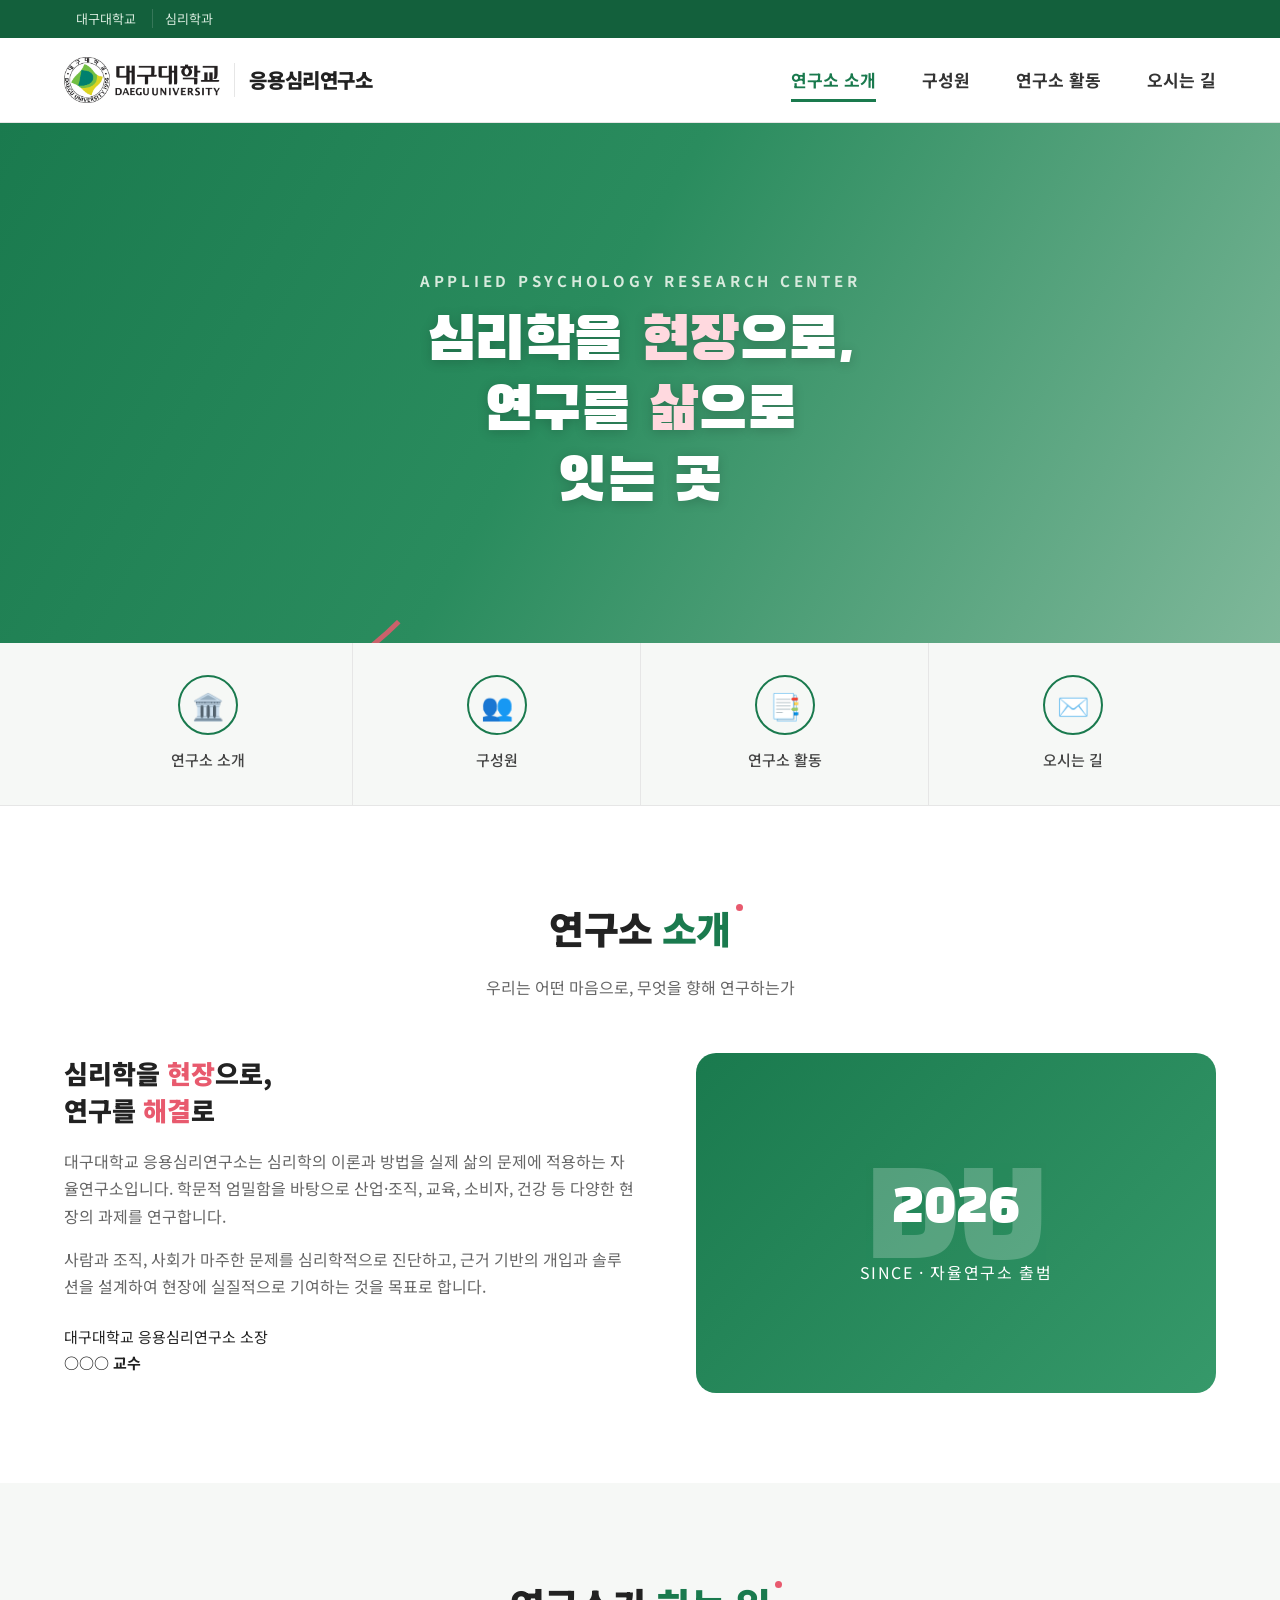
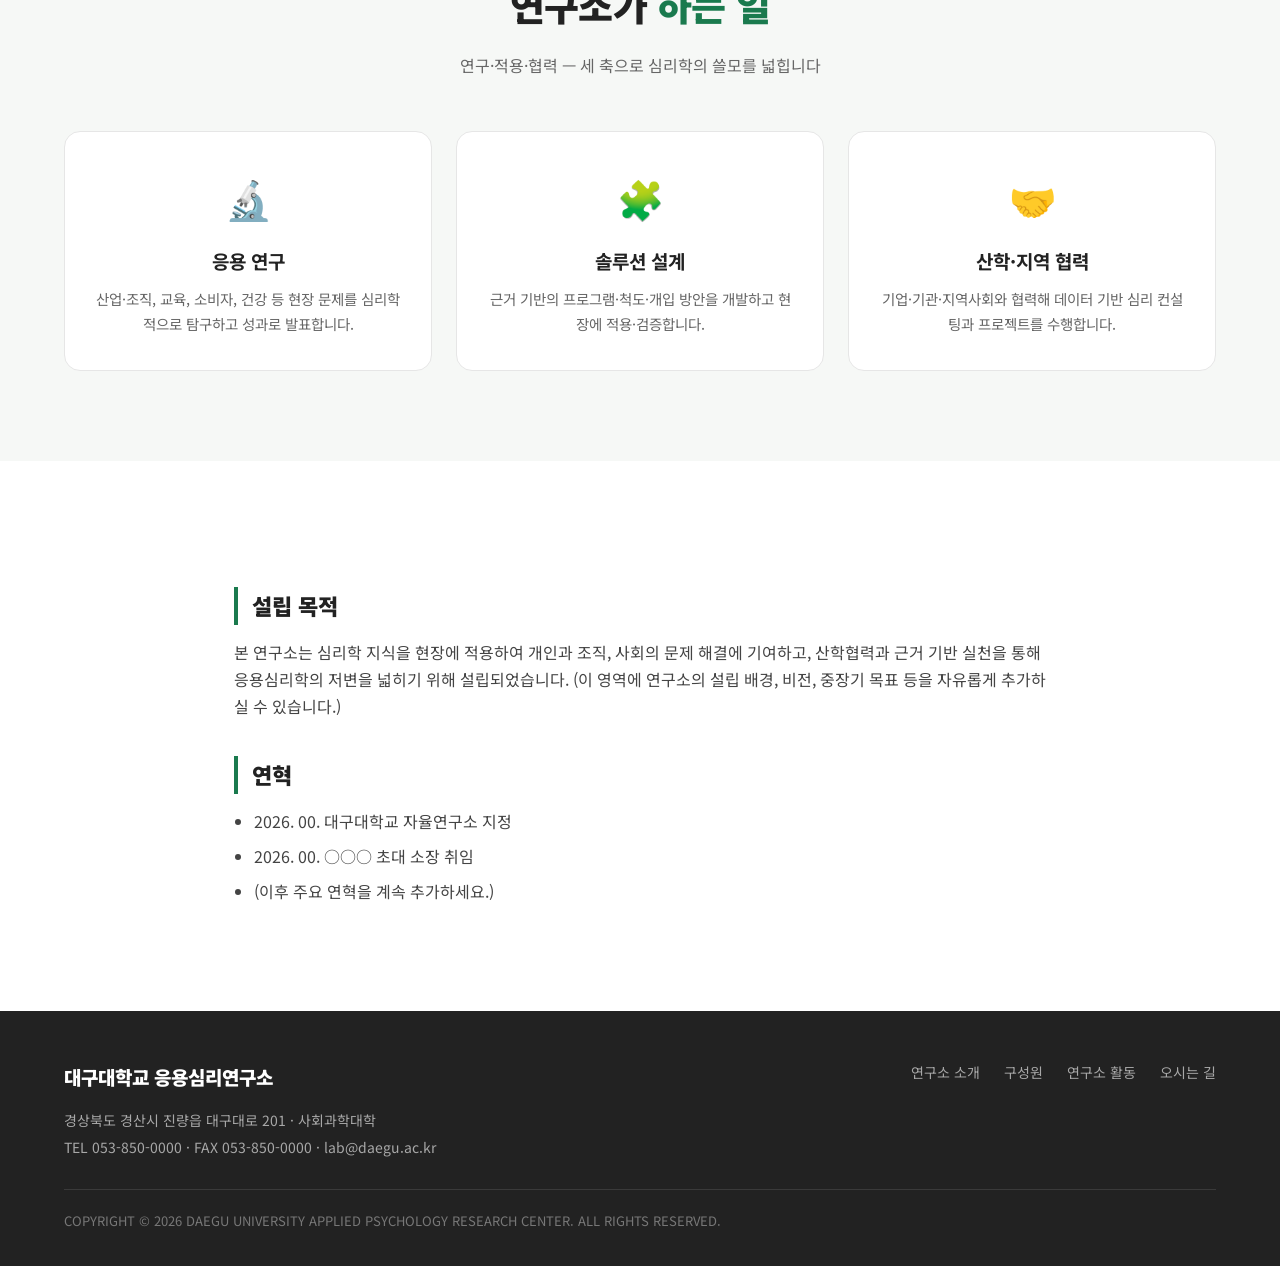
==== index.html @ 26050677 "Add files via upload" ====
<!DOCTYPE html>
<html lang="ko">
<head>
<meta charset="UTF-8">
<meta name="viewport" content="width=device-width, initial-scale=1.0">
<title>대구대학교 응용심리연구소 | 연구소 소개</title>
<meta name="description" content="대구대학교 자율연구소. 심리학 지식을 현장에 적용하여 사람과 사회의 문제 해결에 기여합니다.">
<link rel="preconnect" href="https://fonts.googleapis.com">
<link rel="preconnect" href="https://fonts.gstatic.com" crossorigin>
<link href="https://fonts.googleapis.com/css2?family=Black+Han+Sans&family=Noto+Sans+KR:wght@300;400;500;700;900&display=swap" rel="stylesheet">
<link rel="stylesheet" href="style.css">
</head>
<body>

<!-- 유틸 바 -->
<div class="utility">
  <div class="wrap">
    <div class="u-left">
      <a href="https://www.daegu.ac.kr" target="_blank">대구대학교</a>
      <a href="https://psychology.daegu.ac.kr" target="_blank">심리학과</a>
    </div>
    <div class="u-right"></div>
  </div>
</div>

<!-- 헤더 -->
<header>
  <div class="wrap header-inner">
    <a href="index.html" class="brand">
      <img class="emblem-img" src="symbol_6.jpg" alt="대구대학교 응용심리연구소 로고"
           onerror="this.style.display='none';this.nextElementSibling.style.display='flex'">
      <span class="emblem" style="display:none">DU</span>
      <span class="b-text"><strong>응용심리연구소</strong></span>
    </a>
    <nav class="gnb">
      <a href="index.html" class="active">연구소 소개</a>
      <a href="members.html">구성원</a>
      <a href="activities.html">연구소 활동</a>
      <a href="location.html">오시는 길</a>
    </nav>
    <button class="burger" onclick="document.querySelector('.gnb').style.display='flex';this.style.display='none'">☰</button>
  </div>
</header>

<!-- 히어로 -->
<section class="hero">
  <div class="arc"></div>
  <div class="wrap hero-content">
    <p class="eyebrow">APPLIED PSYCHOLOGY RESEARCH CENTER</p>
    <h1>심리학을 <span class="pt">현장</span>으로,<br>연구를 <span class="pt">삶</span>으로<br>잇는 곳</h1>
  </div>
</section>

<!-- 퀵 링크 -->
<div class="quick">
  <div class="wrap">
    <a href="index.html"><span class="qi">🏛️</span><span class="ql">연구소 소개</span></a>
    <a href="members.html"><span class="qi">👥</span><span class="ql">구성원</span></a>
    <a href="activities.html"><span class="qi">📑</span><span class="ql">연구소 활동</span></a>
    <a href="location.html"><span class="qi">✉️</span><span class="ql">오시는 길</span></a>
  </div>
</div>

<!-- 인사말 / 소개 -->
<section class="block">
  <div class="wrap">
    <div class="sec-head">
      <h2>연구소 <span class="g">소개</span></h2>
      <p>우리는 어떤 마음으로, 무엇을 향해 연구하는가</p>
    </div>
    <div class="intro-grid">
      <div class="intro-text">
        <h3>심리학을 <span class="c">현장</span>으로,<br>연구를 <span class="c">해결</span>로</h3>
        <p>대구대학교 응용심리연구소는 심리학의 이론과 방법을 실제 삶의 문제에
           적용하는 자율연구소입니다. 학문적 엄밀함을 바탕으로 산업·조직, 교육,
           소비자, 건강 등 다양한 현장의 과제를 연구합니다.</p>
        <p>사람과 조직, 사회가 마주한 문제를 심리학적으로 진단하고, 근거 기반의
           개입과 솔루션을 설계하여 현장에 실질적으로 기여하는 것을 목표로 합니다.</p>
        <p class="sign">대구대학교 응용심리연구소 소장<br><strong>○○○ 교수</strong></p>
      </div>
      <div class="intro-visual">
        <span class="big">DU</span>
        <div class="label">
          <div class="yr">2026</div>
          <div class="sub">SINCE · 자율연구소 출범</div>
        </div>
      </div>
    </div>
  </div>
</section>

<!-- 미션 / 방향 -->
<section class="block alt">
  <div class="wrap">
    <div class="sec-head">
      <h2>연구소가 <span class="g">하는 일</span></h2>
      <p>연구·적용·협력 — 세 축으로 심리학의 쓸모를 넓힙니다</p>
    </div>
    <div class="mission-grid">
      <div class="mission-card"><div class="mi">🔬</div><h3>응용 연구</h3><p>산업·조직, 교육, 소비자, 건강 등 현장 문제를 심리학적으로 탐구하고 성과로 발표합니다.</p></div>
      <div class="mission-card"><div class="mi">🧩</div><h3>솔루션 설계</h3><p>근거 기반의 프로그램·척도·개입 방안을 개발하고 현장에 적용·검증합니다.</p></div>
      <div class="mission-card"><div class="mi">🤝</div><h3>산학·지역 협력</h3><p>기업·기관·지역사회와 협력해 데이터 기반 심리 컨설팅과 프로젝트를 수행합니다.</p></div>
    </div>
  </div>
</section>

<!-- 내용 추가 영역 (자유 서술) -->
<section class="block">
  <div class="wrap prose">
    <h3>설립 목적</h3>
    <p>본 연구소는 심리학 지식을 현장에 적용하여 개인과 조직, 사회의 문제 해결에
       기여하고, 산학협력과 근거 기반 실천을 통해 응용심리학의 저변을 넓히기 위해
       설립되었습니다. (이 영역에 연구소의 설립 배경, 비전, 중장기 목표 등을 자유롭게 추가하실 수 있습니다.)</p>
    <h3>연혁</h3>
    <ul>
      <li>2026. 00. 대구대학교 자율연구소 지정</li>
      <li>2026. 00. ○○○ 초대 소장 취임</li>
      <li>(이후 주요 연혁을 계속 추가하세요.)</li>
    </ul>
  </div>
</section>

<!-- 푸터 -->
<footer>
  <div class="wrap">
    <div class="foot-top">
      <div class="foot-info">
        <div class="foot-logo">대구대학교 응용심리연구소</div>
        <p>경상북도 경산시 진량읍 대구대로 201 · 사회과학대학<br>
           TEL 053-850-0000 · FAX 053-850-0000 · lab@daegu.ac.kr</p>
      </div>
      <div class="foot-links">
        <a href="index.html">연구소 소개</a>
        <a href="members.html">구성원</a>
        <a href="activities.html">연구소 활동</a>
        <a href="location.html">오시는 길</a>
      </div>
    </div>
    <p class="copy">COPYRIGHT © 2026 DAEGU UNIVERSITY APPLIED PSYCHOLOGY RESEARCH CENTER. ALL RIGHTS RESERVED.</p>
  </div>
</footer>

</body>
</html>
---- style.css ----
/* =========================================================
   대구대학교 응용심리연구소 — 공통 스타일시트
   색·폰트·여백을 여기서 한 번에 관리합니다.
   ========================================================= */

:root{
  --green:#1A7A4E;        /* 대구대 브랜드 그린 */
  --green-deep:#13603C;
  --green-soft:#E8F3ED;
  --coral:#E85A6E;        /* 포인트 코랄 */
  --ink:#222;
  --gray:#666;
  --gray-light:#999;
  --line:#E6E6E6;
  --bg:#FFFFFF;
  --soft:#F6F8F6;
}
*{box-sizing:border-box;margin:0;padding:0}
html{scroll-behavior:smooth}
body{font-family:'Noto Sans KR',sans-serif;color:var(--ink);line-height:1.7;background:var(--bg);-webkit-font-smoothing:antialiased}
a{color:inherit;text-decoration:none}
img{max-width:100%;display:block}
.wrap{max-width:1200px;margin:0 auto;padding:0 24px}

/* ===== 유틸 바 ===== */
.utility{background:var(--green-deep);color:#D7EADD;font-size:13px}
.utility .wrap{display:flex;justify-content:space-between;align-items:center;height:38px}
.utility a{color:#D7EADD;padding:0 12px;border-left:1px solid rgba(255,255,255,.15)}
.utility a:first-child{border-left:none}
.utility .u-left a:hover,.utility .u-right a:hover{color:#fff}
.utility .u-right a{display:inline-flex;align-items:center;gap:5px}

/* ===== 헤더 / 네비 ===== */
header{background:#fff;border-bottom:1px solid var(--line);position:sticky;top:0;z-index:60}
.header-inner{display:flex;align-items:center;justify-content:space-between;height:84px}
.brand{display:flex;align-items:center;gap:14px}
.brand .emblem-img{height:46px;width:auto;object-fit:contain}
.brand .b-text{padding-left:14px;border-left:1px solid var(--line)}
.brand .emblem{width:46px;height:46px;border-radius:50%;background:var(--green);
  display:flex;align-items:center;justify-content:center;color:#fff;font-weight:900;font-size:13px;
  border:3px solid #F2C94C}
.brand .b-text strong{font-size:20px;font-weight:900;letter-spacing:-.02em}
.brand .b-text span{display:block;font-size:11px;color:var(--gray-light);letter-spacing:.18em;font-weight:500}
nav.gnb{display:flex;gap:46px}
nav.gnb a{font-size:17px;font-weight:700;color:#333;position:relative;padding:6px 0}
nav.gnb a::after{content:"";position:absolute;left:0;bottom:-2px;width:0;height:3px;background:var(--green);transition:.25s}
nav.gnb a:hover{color:var(--green)}
nav.gnb a:hover::after{width:100%}
nav.gnb a.active{color:var(--green)}
nav.gnb a.active::after{width:100%}
.burger{display:none;border:none;background:none;font-size:26px;cursor:pointer}

/* ===== 홈 히어로 (index 전용) ===== */
.hero{position:relative;height:520px;overflow:hidden;
  background:linear-gradient(120deg,#1A7A4E 0%,#2A8C5E 45%,#7FB89A 100%)}
.hero .arc{position:absolute;left:-180px;top:50%;transform:translateY(-50%);
  width:680px;height:680px;border:5px solid var(--coral);border-radius:50%;
  border-right-color:transparent;border-top-color:transparent;opacity:.85}
.hero-content{position:relative;z-index:2;height:100%;display:flex;flex-direction:column;justify-content:center;align-items:center;text-align:center;color:#fff}
.hero .eyebrow{font-size:15px;letter-spacing:.25em;font-weight:700;color:#D7EADD;margin-bottom:14px}
.hero h1{font-family:'Black Han Sans',sans-serif;font-size:clamp(34px,5.5vw,60px);line-height:1.18;font-weight:400;letter-spacing:-.01em;text-shadow:0 2px 12px rgba(0,0,0,.18)}
.hero h1 .pt{color:#FFD9DF}
.hero p{margin-top:22px;font-size:clamp(15px,1.8vw,18px);color:#EAF4EE;font-weight:300;max-width:540px}

/* ===== 내부 페이지 서브 배너 ===== */
.subhero{background:linear-gradient(120deg,var(--green) 0%,#2A8C5E 100%);color:#fff;position:relative;overflow:hidden}
.subhero .arc{position:absolute;right:-160px;top:-120px;width:420px;height:420px;border:4px solid rgba(255,255,255,.18);border-radius:50%}
.subhero .wrap{position:relative;z-index:2;padding:70px 24px 60px}
.subhero h1{font-size:clamp(30px,4vw,46px);font-weight:900;letter-spacing:-.02em}
.subhero .crumb{margin-top:12px;font-size:14px;color:#D7EADD}
.subhero .crumb a:hover{color:#fff;text-decoration:underline}

/* ===== 퀵 링크 ===== */
.quick{background:var(--soft);border-bottom:1px solid var(--line)}
.quick .wrap{display:grid;grid-template-columns:repeat(4,1fr)}
.quick a{display:flex;flex-direction:column;align-items:center;gap:12px;padding:32px 10px;border-left:1px solid var(--line);transition:.2s}
.quick a:first-child{border-left:none}
.quick a:hover{background:#fff}
.quick .qi{width:60px;height:60px;border-radius:50%;border:2px solid var(--green);
  display:flex;align-items:center;justify-content:center;font-size:26px;color:var(--green);transition:.2s}
.quick a:hover .qi{background:var(--green);color:#fff}
.quick .ql{font-size:15px;font-weight:500;color:#444}

/* ===== 섹션 공통 ===== */
section.block{padding:90px 0}
section.block.alt{background:var(--soft)}
.sec-head{text-align:center;margin-bottom:52px}
.sec-head h2{font-size:clamp(26px,3.4vw,38px);font-weight:900;letter-spacing:-.02em}
.sec-head h2 .g{color:var(--green);position:relative}
.sec-head h2 .g::after{content:"";position:absolute;right:-12px;top:4px;width:7px;height:7px;border-radius:50%;background:var(--coral)}
.sec-head p{color:var(--gray);margin-top:14px;font-size:16px}

/* ===== 소개 ===== */
.intro-grid{display:grid;grid-template-columns:1.1fr 1fr;gap:60px;align-items:center}
.intro-text h3{font-size:26px;font-weight:900;line-height:1.4;margin-bottom:20px}
.intro-text h3 .c{color:var(--coral)}
.intro-text p{color:var(--gray);margin-bottom:16px;font-size:16px}
.intro-text .sign{margin-top:24px;font-size:15px;color:var(--ink)}
.intro-text .sign strong{font-weight:700}
.intro-visual{background:linear-gradient(135deg,var(--green) 0%,#36996A 100%);border-radius:20px;height:340px;
  display:flex;align-items:center;justify-content:center;color:#fff;text-align:center;position:relative;overflow:hidden}
.intro-visual .big{font-family:'Black Han Sans',sans-serif;font-size:120px;opacity:.22;position:absolute}
.intro-visual .label{position:relative;z-index:2}
.intro-visual .label .yr{font-family:'Black Han Sans',sans-serif;font-size:54px}
.intro-visual .label .sub{font-size:16px;letter-spacing:.1em;margin-top:6px}

/* 미션/연혁 카드 */
.mission-grid{display:grid;grid-template-columns:repeat(3,1fr);gap:24px;margin-top:8px}
.mission-card{background:#fff;border:1px solid var(--line);border-radius:16px;padding:34px 28px;text-align:center}
.mission-card .mi{font-size:38px;margin-bottom:14px}
.mission-card h3{font-size:19px;font-weight:700;margin-bottom:10px}
.mission-card p{font-size:14.5px;color:var(--gray)}

/* ===== 하는 일 / 활동 카드 ===== */
.work-grid{display:grid;grid-template-columns:repeat(4,1fr);gap:24px}
.work-card{background:#fff;border:1px solid var(--line);border-radius:16px;padding:34px 26px;transition:.25s}
.work-card:hover{border-color:var(--green);box-shadow:0 12px 30px rgba(26,122,78,.1);transform:translateY(-4px)}
.work-card .wn{font-family:'Black Han Sans',sans-serif;font-size:30px;color:#CFE6D9}
.work-card .wi{font-size:34px;margin:8px 0 16px}
.work-card h3{font-size:19px;font-weight:700;margin-bottom:10px}
.work-card p{font-size:14.5px;color:var(--gray)}

/* ===== 구성원 ===== */
.team-grid{display:grid;grid-template-columns:repeat(4,1fr);gap:24px}
.member{background:#fff;border:1px solid var(--line);border-radius:16px;overflow:hidden;text-align:center;transition:.25s}
.member:hover{box-shadow:0 12px 30px rgba(0,0,0,.07);transform:translateY(-4px)}
.member .photo{height:200px;background:linear-gradient(135deg,#E8F3ED,#CFE6D9);
  display:flex;align-items:center;justify-content:center;font-family:'Black Han Sans',sans-serif;font-size:64px;color:var(--green)}
.member .m-body{padding:22px}
.member h3{font-size:19px;font-weight:700}
.member .role{color:var(--green);font-size:14px;font-weight:500;margin:5px 0 12px}
.member p{font-size:14px;color:var(--gray)}

/* 구성원 상세 리스트(가로형) */
.member-row{display:flex;gap:26px;background:#fff;border:1px solid var(--line);border-radius:16px;padding:28px;margin-bottom:20px;align-items:center}
.member-row .ph{width:120px;height:120px;border-radius:14px;flex-shrink:0;background:linear-gradient(135deg,#E8F3ED,#CFE6D9);
  display:flex;align-items:center;justify-content:center;font-family:'Black Han Sans',sans-serif;font-size:46px;color:var(--green)}
.member-row .info h3{font-size:21px;font-weight:700}
.member-row .info .role{color:var(--green);font-weight:500;margin:4px 0 12px}
.member-row .info ul{list-style:none;font-size:14.5px;color:var(--gray)}
.member-row .info ul li{padding-left:16px;position:relative;margin-bottom:5px}
.member-row .info ul li::before{content:"·";position:absolute;left:4px;color:var(--green)}

/* ===== 보드형 (연구·활동) ===== */
.board{display:grid;grid-template-columns:340px 1fr;border:1px solid var(--line);border-radius:16px;overflow:hidden;background:#fff}
.board-feat{background:var(--green);color:#fff;padding:44px 36px;display:flex;flex-direction:column;justify-content:center}
.board-feat .tag{font-size:13px;background:rgba(255,255,255,.2);padding:5px 12px;border-radius:999px;align-self:flex-start;margin-bottom:18px}
.board-feat h3{font-size:24px;font-weight:900;line-height:1.4;margin-bottom:16px}
.board-feat .date{font-size:14px;color:#D7EADD}
.board-feat .more{margin-top:auto;padding-top:24px;font-size:14px;color:#fff}
.board-list{display:grid;grid-template-columns:1fr 1fr}
.board-item{padding:30px;border-left:1px solid var(--line);border-bottom:1px solid var(--line);transition:.2s}
.board-item:hover{background:var(--soft)}
.board-item .new{display:inline-block;border:1px solid var(--green);color:var(--green);font-size:11px;font-weight:700;border-radius:999px;padding:2px 10px;margin-bottom:12px}
.board-item h4{font-size:16.5px;font-weight:700;margin-bottom:10px;line-height:1.45}
.board-item p{font-size:14px;color:var(--gray);margin-bottom:14px;display:-webkit-box;-webkit-line-clamp:2;-webkit-box-orient:vertical;overflow:hidden}
.board-item .date{font-size:13px;color:var(--gray-light)}

/* 단순 게시판형 리스트(표) */
.notice-table{width:100%;border-top:2px solid var(--green);border-collapse:collapse;background:#fff}
.notice-table th,.notice-table td{padding:16px 18px;border-bottom:1px solid var(--line);font-size:15px;text-align:left}
.notice-table th{background:var(--soft);font-weight:700;color:#444}
.notice-table td.num,.notice-table td.date{color:var(--gray-light);font-size:14px;width:120px}
.notice-table tr:hover td{background:var(--soft)}
.notice-table .t-tag{display:inline-block;background:var(--green-soft);color:var(--green);font-size:12px;font-weight:700;border-radius:6px;padding:2px 8px;margin-right:8px}

/* 활동 갤러리 카드 */
.gallery{display:grid;grid-template-columns:repeat(3,1fr);gap:24px}
.gcard{background:#fff;border:1px solid var(--line);border-radius:16px;overflow:hidden;transition:.25s}
.gcard:hover{box-shadow:0 12px 30px rgba(0,0,0,.08);transform:translateY(-4px)}
.gcard .gimg{height:180px;background:linear-gradient(135deg,#CFE6D9,#A9D4BD);display:flex;align-items:center;justify-content:center;font-size:42px}
.gcard .g-body{padding:22px}
.gcard h4{font-size:17px;font-weight:700;margin-bottom:8px}
.gcard p{font-size:14px;color:var(--gray);margin-bottom:10px}
.gcard .date{font-size:13px;color:var(--gray-light)}

/* ===== 오시는 길 ===== */
.contact-grid{display:grid;grid-template-columns:1fr 1fr;gap:48px;align-items:stretch}
.contact-info{background:#fff;border:1px solid var(--line);border-radius:16px;padding:40px}
.contact-info .row{display:flex;gap:16px;padding:20px 0;border-bottom:1px solid var(--line)}
.contact-info .row:last-child{border-bottom:none}
.contact-info .ci{width:44px;height:44px;border-radius:50%;background:var(--green-soft);color:var(--green);
  display:flex;align-items:center;justify-content:center;font-size:20px;flex-shrink:0}
.contact-info h4{font-size:16px;margin-bottom:3px}
.contact-info p{font-size:15px;color:var(--gray)}
.map{background:#fff;border:1px solid var(--line);border-radius:16px;
  display:flex;align-items:center;justify-content:center;color:var(--gray-light);
  background:repeating-linear-gradient(45deg,#fafafa,#fafafa 12px,#f3f3f3 12px,#f3f3f3 24px);min-height:360px;text-align:center}

/* 본문 텍스트 블록(내용 추가용) */
.prose{max-width:860px;margin:0 auto}
.prose h3{font-size:22px;font-weight:900;margin:36px 0 14px;padding-left:14px;border-left:4px solid var(--green)}
.prose p{color:#444;margin-bottom:16px;font-size:16px}
.prose ul{margin:0 0 16px 20px;color:#444}
.prose ul li{margin-bottom:8px}

/* ===== 푸터 ===== */
footer{background:#222;color:#A8A8A8;padding:50px 0 34px}
.foot-top{display:flex;justify-content:space-between;flex-wrap:wrap;gap:30px;align-items:flex-start}
.foot-logo{color:#fff;font-size:19px;font-weight:900;margin-bottom:14px}
.foot-info p{font-size:14px;line-height:1.9}
.foot-links{display:flex;gap:24px;font-size:14px}
.foot-links a:hover{color:#fff}
.copy{margin-top:28px;padding-top:20px;border-top:1px solid #3a3a3a;font-size:13px;color:#777}

/* ===== 반응형 ===== */
@media(max-width:980px){
  nav.gnb,.utility .u-left{display:none}
  .burger{display:block}
  .quick .wrap{grid-template-columns:repeat(2,1fr)}
  .intro-grid,.contact-grid{grid-template-columns:1fr;gap:36px}
  .work-grid,.team-grid,.gallery,.mission-grid{grid-template-columns:repeat(2,1fr)}
  .board{grid-template-columns:1fr}
  .board-list{grid-template-columns:1fr}
  .hero-content{align-items:center;text-align:center}
  .hero p{margin-left:auto;margin-right:auto}
  section.block{padding:60px 0}
  .member-row{flex-direction:column;text-align:center}
  .member-row .info ul{text-align:left;display:inline-block}
}
@media(max-width:560px){
  .work-grid,.team-grid,.gallery,.mission-grid{grid-template-columns:1fr}
  .notice-table td.num{display:none}
  .notice-table th.num{display:none}
}
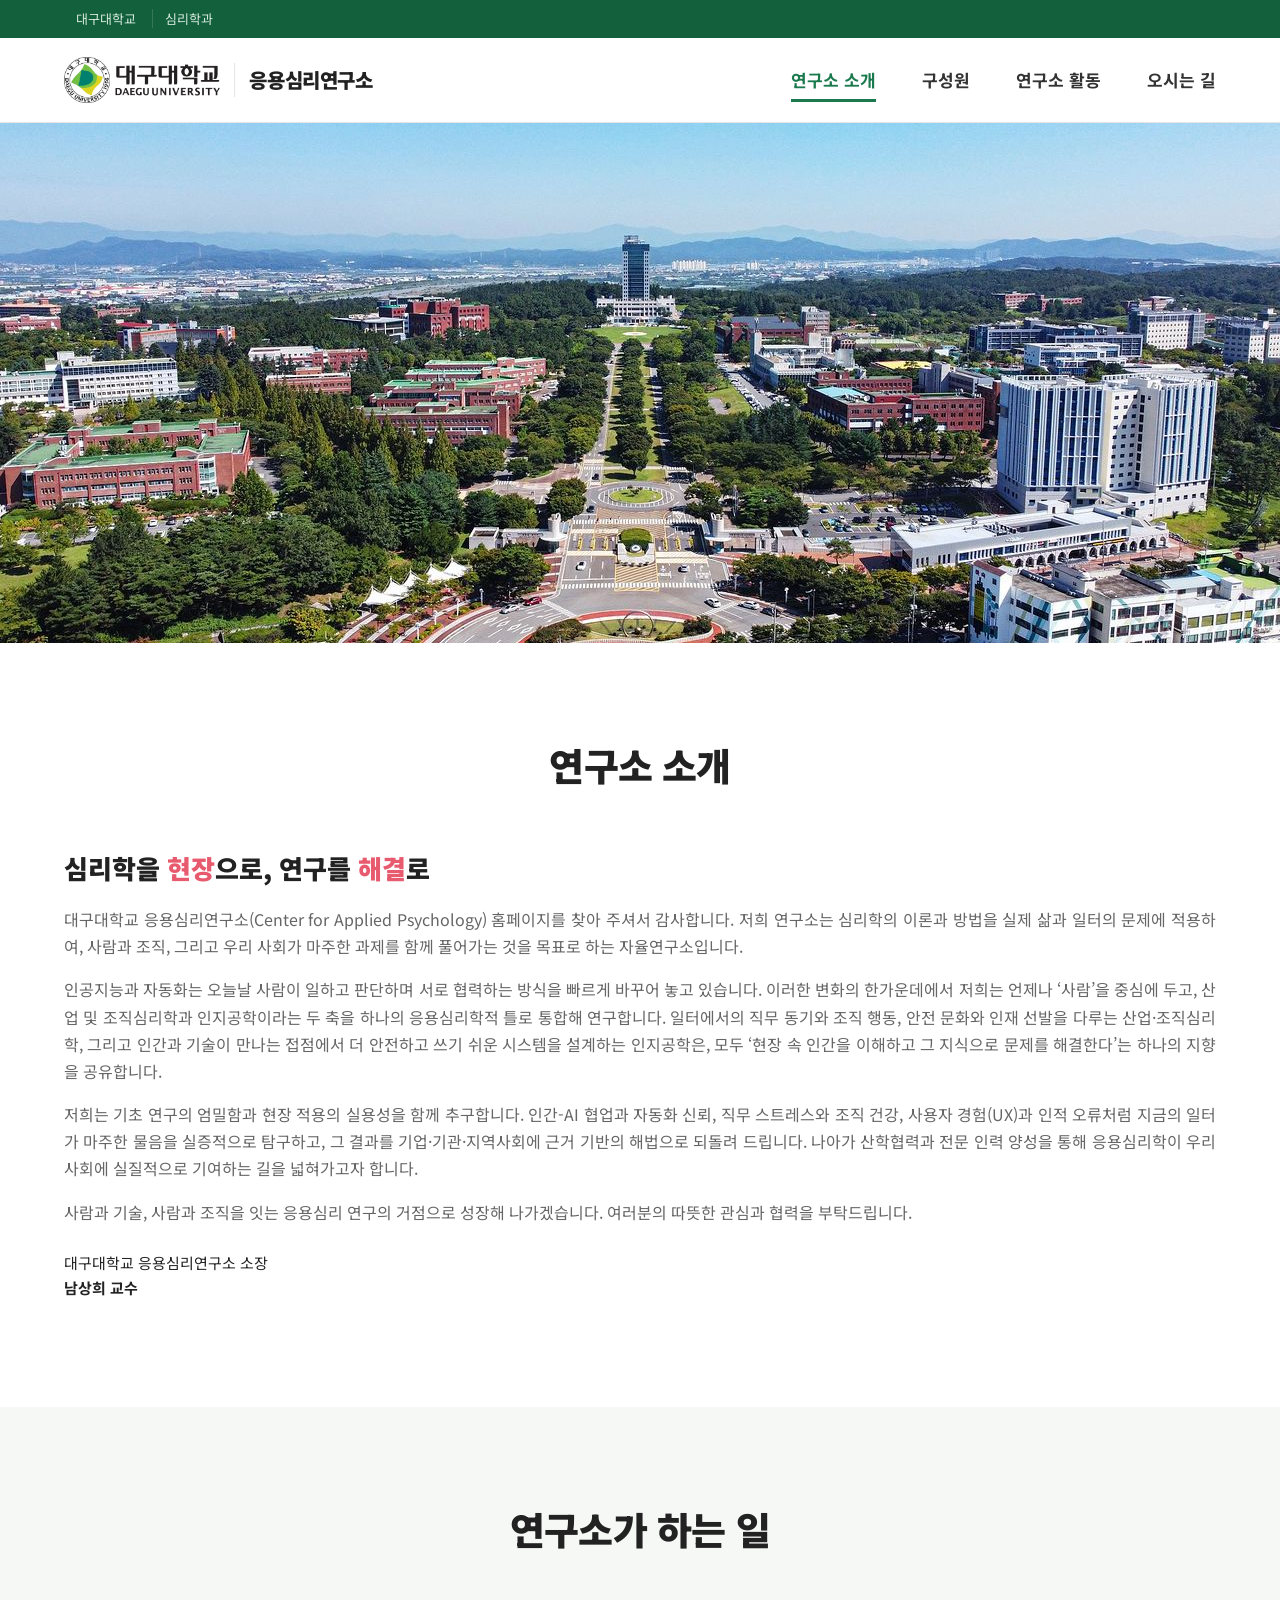
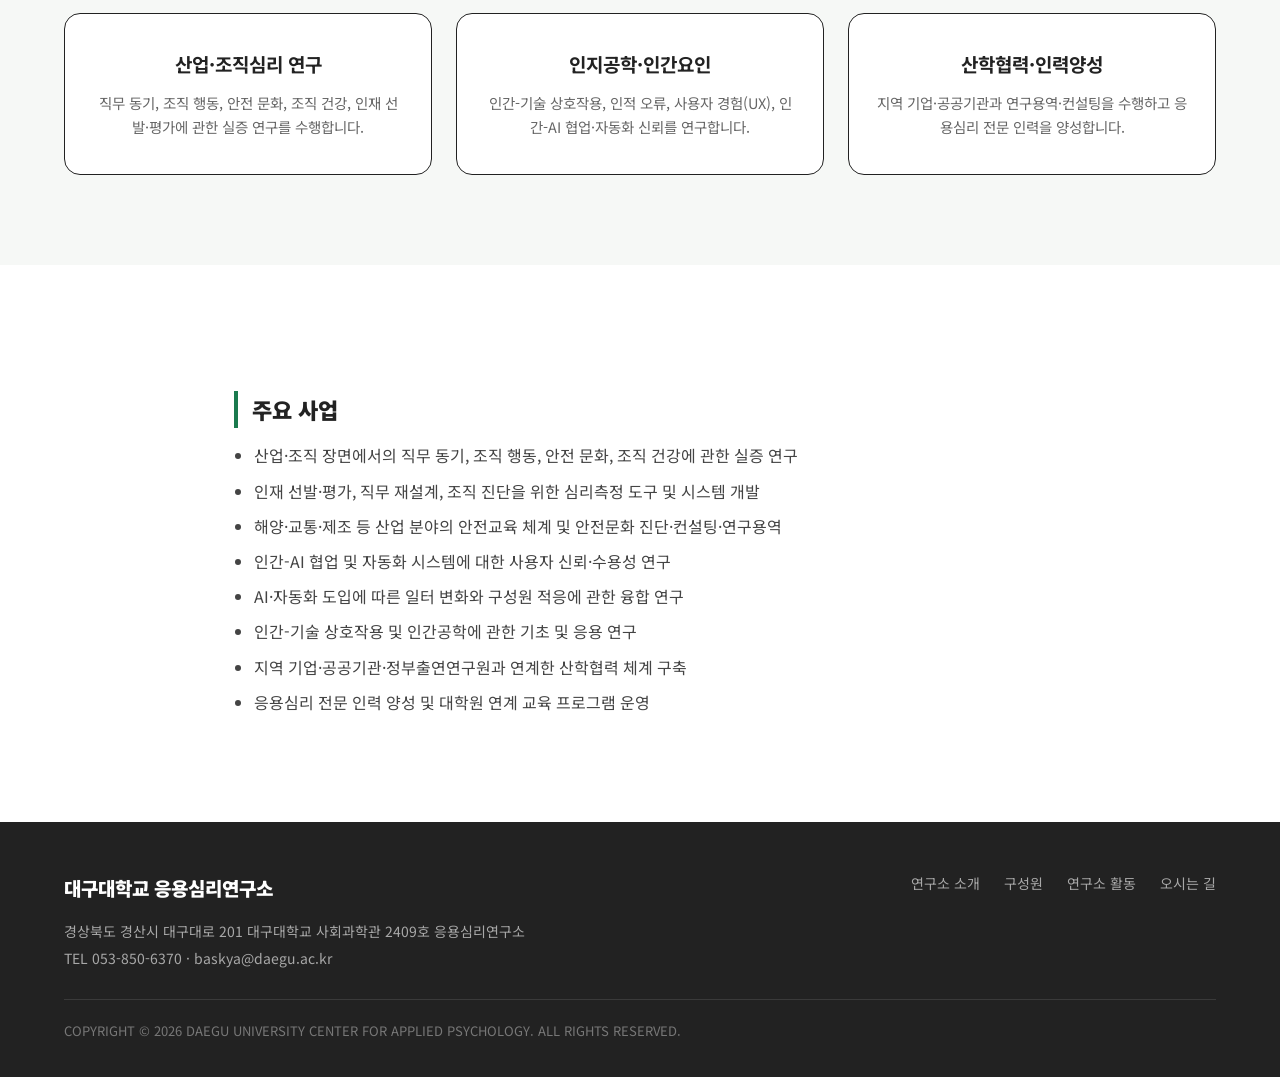
==== commit d630994d: "Add files via upload" ====
--- a/index.html
+++ b/index.html
@@ -4,7 +4,7 @@
 <meta charset="UTF-8">
 <meta name="viewport" content="width=device-width, initial-scale=1.0">
 <title>대구대학교 응용심리연구소 | 연구소 소개</title>
-<meta name="description" content="대구대학교 자율연구소. 심리학 지식을 현장에 적용하여 사람과 사회의 문제 해결에 기여합니다.">
+<meta name="description" content="대구대학교 자율연구소. 산업·조직심리학과 인지공학을 아우르는 응용심리학 연구로 인간 중심의 현장 문제 해결에 기여합니다.">
 <link rel="preconnect" href="https://fonts.googleapis.com">
 <link rel="preconnect" href="https://fonts.gstatic.com" crossorigin>
 <link href="https://fonts.googleapis.com/css2?family=Black+Han+Sans&family=Noto+Sans+KR:wght@300;400;500;700;900&display=swap" rel="stylesheet">
@@ -12,78 +12,38 @@
 </head>
 <body>
 
-<!-- 유틸 바 -->
-<div class="utility">
-  <div class="wrap">
-    <div class="u-left">
-      <a href="https://www.daegu.ac.kr" target="_blank">대구대학교</a>
-      <a href="https://psychology.daegu.ac.kr" target="_blank">심리학과</a>
-    </div>
-    <div class="u-right"></div>
-  </div>
-</div>
+<div id="site-header"></div>
 
-<!-- 헤더 -->
-<header>
-  <div class="wrap header-inner">
-    <a href="index.html" class="brand">
-      <img class="emblem-img" src="symbol_6.jpg" alt="대구대학교 응용심리연구소 로고"
-           onerror="this.style.display='none';this.nextElementSibling.style.display='flex'">
-      <span class="emblem" style="display:none">DU</span>
-      <span class="b-text"><strong>응용심리연구소</strong></span>
-    </a>
-    <nav class="gnb">
-      <a href="index.html" class="active">연구소 소개</a>
-      <a href="members.html">구성원</a>
-      <a href="activities.html">연구소 활동</a>
-      <a href="location.html">오시는 길</a>
-    </nav>
-    <button class="burger" onclick="document.querySelector('.gnb').style.display='flex';this.style.display='none'">☰</button>
-  </div>
-</header>
-
-<!-- 히어로 -->
-<section class="hero">
-  <div class="arc"></div>
-  <div class="wrap hero-content">
-    <p class="eyebrow">APPLIED PSYCHOLOGY RESEARCH CENTER</p>
-    <h1>심리학을 <span class="pt">현장</span>으로,<br>연구를 <span class="pt">삶</span>으로<br>잇는 곳</h1>
-  </div>
-</section>
-
-<!-- 퀵 링크 -->
-<div class="quick">
-  <div class="wrap">
-    <a href="index.html"><span class="qi">🏛️</span><span class="ql">연구소 소개</span></a>
-    <a href="members.html"><span class="qi">👥</span><span class="ql">구성원</span></a>
-    <a href="activities.html"><span class="qi">📑</span><span class="ql">연구소 활동</span></a>
-    <a href="location.html"><span class="qi">✉️</span><span class="ql">오시는 길</span></a>
-  </div>
-</div>
+<!-- 히어로 (메인 이미지) -->
+<section class="hero hero-img" style="background-image:url('메인.jpg')"></section>
 
 <!-- 인사말 / 소개 -->
 <section class="block">
   <div class="wrap">
     <div class="sec-head">
       <h2>연구소 <span class="g">소개</span></h2>
-      <p>우리는 어떤 마음으로, 무엇을 향해 연구하는가</p>
     </div>
-    <div class="intro-grid">
+    <div class="intro-grid" style="grid-template-columns:1fr">
       <div class="intro-text">
-        <h3>심리학을 <span class="c">현장</span>으로,<br>연구를 <span class="c">해결</span>로</h3>
-        <p>대구대학교 응용심리연구소는 심리학의 이론과 방법을 실제 삶의 문제에
-           적용하는 자율연구소입니다. 학문적 엄밀함을 바탕으로 산업·조직, 교육,
-           소비자, 건강 등 다양한 현장의 과제를 연구합니다.</p>
-        <p>사람과 조직, 사회가 마주한 문제를 심리학적으로 진단하고, 근거 기반의
-           개입과 솔루션을 설계하여 현장에 실질적으로 기여하는 것을 목표로 합니다.</p>
-        <p class="sign">대구대학교 응용심리연구소 소장<br><strong>○○○ 교수</strong></p>
-      </div>
-      <div class="intro-visual">
-        <span class="big">DU</span>
-        <div class="label">
-          <div class="yr">2026</div>
-          <div class="sub">SINCE · 자율연구소 출범</div>
-        </div>
+        <h3>심리학을 <span class="c">현장</span>으로, 연구를 <span class="c">해결</span>로</h3>
+        <p>대구대학교 응용심리연구소(Center for Applied Psychology) 홈페이지를 찾아 주셔서
+           감사합니다. 저희 연구소는 심리학의 이론과 방법을 실제 삶과 일터의 문제에 적용하여,
+           사람과 조직, 그리고 우리 사회가 마주한 과제를 함께 풀어가는 것을 목표로 하는
+           자율연구소입니다.</p>
+        <p>인공지능과 자동화는 오늘날 사람이 일하고 판단하며 서로 협력하는 방식을 빠르게 바꾸어
+           놓고 있습니다. 이러한 변화의 한가운데에서 저희는 언제나 ‘사람’을 중심에 두고, 산업 및
+           조직심리학과 인지공학이라는 두 축을 하나의 응용심리학적 틀로 통합해 연구합니다. 일터에서의
+           직무 동기와 조직 행동, 안전 문화와 인재 선발을 다루는 산업·조직심리학, 그리고 인간과 기술이
+           만나는 접점에서 더 안전하고 쓰기 쉬운 시스템을 설계하는 인지공학은, 모두 ‘현장 속 인간을
+           이해하고 그 지식으로 문제를 해결한다’는 하나의 지향을 공유합니다.</p>
+        <p>저희는 기초 연구의 엄밀함과 현장 적용의 실용성을 함께 추구합니다. 인간-AI 협업과 자동화
+           신뢰, 직무 스트레스와 조직 건강, 사용자 경험(UX)과 인적 오류처럼 지금의 일터가 마주한
+           물음을 실증적으로 탐구하고, 그 결과를 기업·기관·지역사회에 근거 기반의 해법으로 되돌려
+           드립니다. 나아가 산학협력과 전문 인력 양성을 통해 응용심리학이 우리 사회에 실질적으로
+           기여하는 길을 넓혀가고자 합니다.</p>
+        <p>사람과 기술, 사람과 조직을 잇는 응용심리 연구의 거점으로 성장해 나가겠습니다.
+           여러분의 따뜻한 관심과 협력을 부탁드립니다.</p>
+        <p class="sign">대구대학교 응용심리연구소 소장<br><strong>남상희 교수</strong></p>
       </div>
     </div>
   </div>
@@ -94,12 +54,11 @@
   <div class="wrap">
     <div class="sec-head">
       <h2>연구소가 <span class="g">하는 일</span></h2>
-      <p>연구·적용·협력 — 세 축으로 심리학의 쓸모를 넓힙니다</p>
     </div>
     <div class="mission-grid">
-      <div class="mission-card"><div class="mi">🔬</div><h3>응용 연구</h3><p>산업·조직, 교육, 소비자, 건강 등 현장 문제를 심리학적으로 탐구하고 성과로 발표합니다.</p></div>
-      <div class="mission-card"><div class="mi">🧩</div><h3>솔루션 설계</h3><p>근거 기반의 프로그램·척도·개입 방안을 개발하고 현장에 적용·검증합니다.</p></div>
-      <div class="mission-card"><div class="mi">🤝</div><h3>산학·지역 협력</h3><p>기업·기관·지역사회와 협력해 데이터 기반 심리 컨설팅과 프로젝트를 수행합니다.</p></div>
+      <div class="mission-card"><h3>산업·조직심리 연구</h3><p>직무 동기, 조직 행동, 안전 문화, 조직 건강, 인재 선발·평가에 관한 실증 연구를 수행합니다.</p></div>
+      <div class="mission-card"><h3>인지공학·인간요인</h3><p>인간-기술 상호작용, 인적 오류, 사용자 경험(UX), 인간-AI 협업·자동화 신뢰를 연구합니다.</p></div>
+      <div class="mission-card"><h3>산학협력·인력양성</h3><p>지역 기업·공공기관과 연구용역·컨설팅을 수행하고 응용심리 전문 인력을 양성합니다.</p></div>
     </div>
   </div>
 </section>
@@ -107,38 +66,22 @@
 <!-- 내용 추가 영역 (자유 서술) -->
 <section class="block">
   <div class="wrap prose">
-    <h3>설립 목적</h3>
-    <p>본 연구소는 심리학 지식을 현장에 적용하여 개인과 조직, 사회의 문제 해결에
-       기여하고, 산학협력과 근거 기반 실천을 통해 응용심리학의 저변을 넓히기 위해
-       설립되었습니다. (이 영역에 연구소의 설립 배경, 비전, 중장기 목표 등을 자유롭게 추가하실 수 있습니다.)</p>
-    <h3>연혁</h3>
+    <h3>주요 사업</h3>
     <ul>
-      <li>2026. 00. 대구대학교 자율연구소 지정</li>
-      <li>2026. 00. ○○○ 초대 소장 취임</li>
-      <li>(이후 주요 연혁을 계속 추가하세요.)</li>
+      <li>산업·조직 장면에서의 직무 동기, 조직 행동, 안전 문화, 조직 건강에 관한 실증 연구</li>
+      <li>인재 선발·평가, 직무 재설계, 조직 진단을 위한 심리측정 도구 및 시스템 개발</li>
+      <li>해양·교통·제조 등 산업 분야의 안전교육 체계 및 안전문화 진단·컨설팅·연구용역</li>
+      <li>인간-AI 협업 및 자동화 시스템에 대한 사용자 신뢰·수용성 연구</li>
+      <li>AI·자동화 도입에 따른 일터 변화와 구성원 적응에 관한 융합 연구</li>
+      <li>인간-기술 상호작용 및 인간공학에 관한 기초 및 응용 연구</li>
+      <li>지역 기업·공공기관·정부출연연구원과 연계한 산학협력 체계 구축</li>
+      <li>응용심리 전문 인력 양성 및 대학원 연계 교육 프로그램 운영</li>
     </ul>
   </div>
 </section>
 
-<!-- 푸터 -->
-<footer>
-  <div class="wrap">
-    <div class="foot-top">
-      <div class="foot-info">
-        <div class="foot-logo">대구대학교 응용심리연구소</div>
-        <p>경상북도 경산시 진량읍 대구대로 201 · 사회과학대학<br>
-           TEL 053-850-0000 · FAX 053-850-0000 · lab@daegu.ac.kr</p>
-      </div>
-      <div class="foot-links">
-        <a href="index.html">연구소 소개</a>
-        <a href="members.html">구성원</a>
-        <a href="activities.html">연구소 활동</a>
-        <a href="location.html">오시는 길</a>
-      </div>
-    </div>
-    <p class="copy">COPYRIGHT © 2026 DAEGU UNIVERSITY APPLIED PSYCHOLOGY RESEARCH CENTER. ALL RIGHTS RESERVED.</p>
-  </div>
-</footer>
+<div id="site-footer"></div>
 
+<script src="layout.js"></script>
 </body>
 </html>
--- a/style.css
+++ b/style.css
@@ -31,6 +31,8 @@
 .utility .u-right a{display:inline-flex;align-items:center;gap:5px}
 
 /* ===== 헤더 / 네비 ===== */
+/* 공통 레이아웃 래퍼가 헤더 고정(sticky)을 방해하지 않도록 처리 */
+#site-header{display:contents}
 header{background:#fff;border-bottom:1px solid var(--line);position:sticky;top:0;z-index:60}
 .header-inner{display:flex;align-items:center;justify-content:space-between;height:84px}
 .brand{display:flex;align-items:center;gap:14px}
@@ -53,6 +55,8 @@
 /* ===== 홈 히어로 (index 전용) ===== */
 .hero{position:relative;height:520px;overflow:hidden;
   background:linear-gradient(120deg,#1A7A4E 0%,#2A8C5E 45%,#7FB89A 100%)}
+/* 메인 이미지 배너 (기존 초록 배너와 동일한 높이 520px에 맞춰 채움) */
+.hero-img{background-size:cover;background-position:center;background-repeat:no-repeat}
 .hero .arc{position:absolute;left:-180px;top:50%;transform:translateY(-50%);
   width:680px;height:680px;border:5px solid var(--coral);border-radius:50%;
   border-right-color:transparent;border-top-color:transparent;opacity:.85}
@@ -86,18 +90,18 @@
 section.block.alt{background:var(--soft)}
 .sec-head{text-align:center;margin-bottom:52px}
 .sec-head h2{font-size:clamp(26px,3.4vw,38px);font-weight:900;letter-spacing:-.02em}
-.sec-head h2 .g{color:var(--green);position:relative}
-.sec-head h2 .g::after{content:"";position:absolute;right:-12px;top:4px;width:7px;height:7px;border-radius:50%;background:var(--coral)}
+.sec-head h2 .g{color:var(--ink)}
 .sec-head p{color:var(--gray);margin-top:14px;font-size:16px}
 
 /* ===== 소개 ===== */
 .intro-grid{display:grid;grid-template-columns:1.1fr 1fr;gap:60px;align-items:center}
 .intro-text h3{font-size:26px;font-weight:900;line-height:1.4;margin-bottom:20px}
 .intro-text h3 .c{color:var(--coral)}
-.intro-text p{color:var(--gray);margin-bottom:16px;font-size:16px}
+.intro-text p{color:var(--gray);margin-bottom:16px;font-size:16px;text-align:justify}
+.intro-text p.sign{text-align:left}
 .intro-text .sign{margin-top:24px;font-size:15px;color:var(--ink)}
 .intro-text .sign strong{font-weight:700}
-.intro-visual{background:linear-gradient(135deg,var(--green) 0%,#36996A 100%);border-radius:20px;height:340px;
+.intro-visual{background:linear-gradient(135deg,var(--green) 0%,#36996A 100%);border-radius:20px;height:auto;
   display:flex;align-items:center;justify-content:center;color:#fff;text-align:center;position:relative;overflow:hidden}
 .intro-visual .big{font-family:'Black Han Sans',sans-serif;font-size:120px;opacity:.22;position:absolute}
 .intro-visual .label{position:relative;z-index:2}
@@ -106,7 +110,7 @@
 
 /* 미션/연혁 카드 */
 .mission-grid{display:grid;grid-template-columns:repeat(3,1fr);gap:24px;margin-top:8px}
-.mission-card{background:#fff;border:1px solid var(--line);border-radius:16px;padding:34px 28px;text-align:center}
+.mission-card{background:#fff;border:1px solid var(--ink);border-radius:16px;padding:34px 28px;text-align:center}
 .mission-card .mi{font-size:38px;margin-bottom:14px}
 .mission-card h3{font-size:19px;font-weight:700;margin-bottom:10px}
 .mission-card p{font-size:14.5px;color:var(--gray)}
@@ -122,21 +126,22 @@
 
 /* ===== 구성원 ===== */
 .team-grid{display:grid;grid-template-columns:repeat(4,1fr);gap:24px}
-.member{background:#fff;border:1px solid var(--line);border-radius:16px;overflow:hidden;text-align:center;transition:.25s}
-.member:hover{box-shadow:0 12px 30px rgba(0,0,0,.07);transform:translateY(-4px)}
-.member .photo{height:200px;background:linear-gradient(135deg,#E8F3ED,#CFE6D9);
-  display:flex;align-items:center;justify-content:center;font-family:'Black Han Sans',sans-serif;font-size:64px;color:var(--green)}
-.member .m-body{padding:22px}
+.member{background:#fff;border:1px solid var(--ink);border-radius:16px;text-align:center;transition:.25s;padding:26px 18px 24px}
+.member .photo{width:135px;height:170px;margin:0 auto 18px;border-radius:12px;overflow:hidden;background:linear-gradient(135deg,#E8F3ED,#CFE6D9);
+  display:flex;align-items:center;justify-content:center;font-family:'Black Han Sans',sans-serif;font-size:50px;color:var(--green)}
+.member .photo img{width:100%;height:100%;object-fit:cover;object-position:center top}
+.member .m-body{padding:0}
 .member h3{font-size:19px;font-weight:700}
-.member .role{color:var(--green);font-size:14px;font-weight:500;margin:5px 0 12px}
+.member .role{color:var(--ink);font-size:14px;font-weight:500;margin:5px 0 12px}
 .member p{font-size:14px;color:var(--gray)}
 
 /* 구성원 상세 리스트(가로형) */
-.member-row{display:flex;gap:26px;background:#fff;border:1px solid var(--line);border-radius:16px;padding:28px;margin-bottom:20px;align-items:center}
-.member-row .ph{width:120px;height:120px;border-radius:14px;flex-shrink:0;background:linear-gradient(135deg,#E8F3ED,#CFE6D9);
+.member-row{display:flex;gap:26px;background:#fff;border:1px solid var(--ink);border-radius:16px;padding:28px;margin-bottom:20px;align-items:center}
+.member-row .ph{width:135px;height:170px;border-radius:12px;flex-shrink:0;background:#fff;border:1px solid var(--line);overflow:hidden;
   display:flex;align-items:center;justify-content:center;font-family:'Black Han Sans',sans-serif;font-size:46px;color:var(--green)}
+.member-row .ph img{width:100%;height:100%;object-fit:cover;object-position:center top;border-radius:12px}
 .member-row .info h3{font-size:21px;font-weight:700}
-.member-row .info .role{color:var(--green);font-weight:500;margin:4px 0 12px}
+.member-row .info .role{color:var(--ink);font-weight:500;margin:4px 0 12px}
 .member-row .info ul{list-style:none;font-size:14.5px;color:var(--gray)}
 .member-row .info ul li{padding-left:16px;position:relative;margin-bottom:5px}
 .member-row .info ul li::before{content:"·";position:absolute;left:4px;color:var(--green)}
@@ -160,7 +165,7 @@
 .notice-table{width:100%;border-top:2px solid var(--green);border-collapse:collapse;background:#fff}
 .notice-table th,.notice-table td{padding:16px 18px;border-bottom:1px solid var(--line);font-size:15px;text-align:left}
 .notice-table th{background:var(--soft);font-weight:700;color:#444}
-.notice-table td.num,.notice-table td.date{color:var(--gray-light);font-size:14px;width:120px}
+.notice-table td.num,.notice-table td.date{color:var(--ink);font-size:14px;width:120px}
 .notice-table tr:hover td{background:var(--soft)}
 .notice-table .t-tag{display:inline-block;background:var(--green-soft);color:var(--green);font-size:12px;font-weight:700;border-radius:6px;padding:2px 8px;margin-right:8px}
 
@@ -186,6 +191,21 @@
 .map{background:#fff;border:1px solid var(--line);border-radius:16px;
   display:flex;align-items:center;justify-content:center;color:var(--gray-light);
   background:repeating-linear-gradient(45deg,#fafafa,#fafafa 12px,#f3f3f3 12px,#f3f3f3 24px);min-height:360px;text-align:center}
+
+/* ===== 공지 상세 보기 ===== */
+.notice-view{max-width:860px;margin:0 auto}
+.notice-view .nv-head{border-bottom:2px solid var(--green);padding-bottom:22px;margin-bottom:8px}
+.notice-view .nv-tag{display:inline-block;background:var(--green-soft);color:var(--green);font-size:13px;font-weight:700;border-radius:6px;padding:3px 10px;margin-bottom:12px}
+.notice-view h1{font-size:clamp(22px,3vw,30px);font-weight:900;letter-spacing:-.02em;line-height:1.4}
+.notice-view .nv-date{margin-top:12px;color:var(--gray-light);font-size:14px}
+.notice-view .nv-body{padding:34px 0;font-size:16px;color:#444;min-height:120px}
+.notice-view .nv-body p{margin-bottom:16px}
+.notice-view .nv-file{margin:0 0 30px;padding:16px 18px;background:var(--soft);border:1px solid var(--line);border-radius:12px;font-size:15px}
+.notice-view .nv-file a{color:var(--green);font-weight:700}
+.notice-view .nv-nav{display:flex;justify-content:space-between;border-top:1px solid var(--line);padding-top:24px}
+.notice-view .nv-nav a{font-size:15px;font-weight:700;color:var(--green)}
+.notice-view .nv-nav a:hover{text-decoration:underline}
+.notice-view .nv-nav .disabled{color:var(--line);pointer-events:none}
 
 /* 본문 텍스트 블록(내용 추가용) */
 .prose{max-width:860px;margin:0 auto}
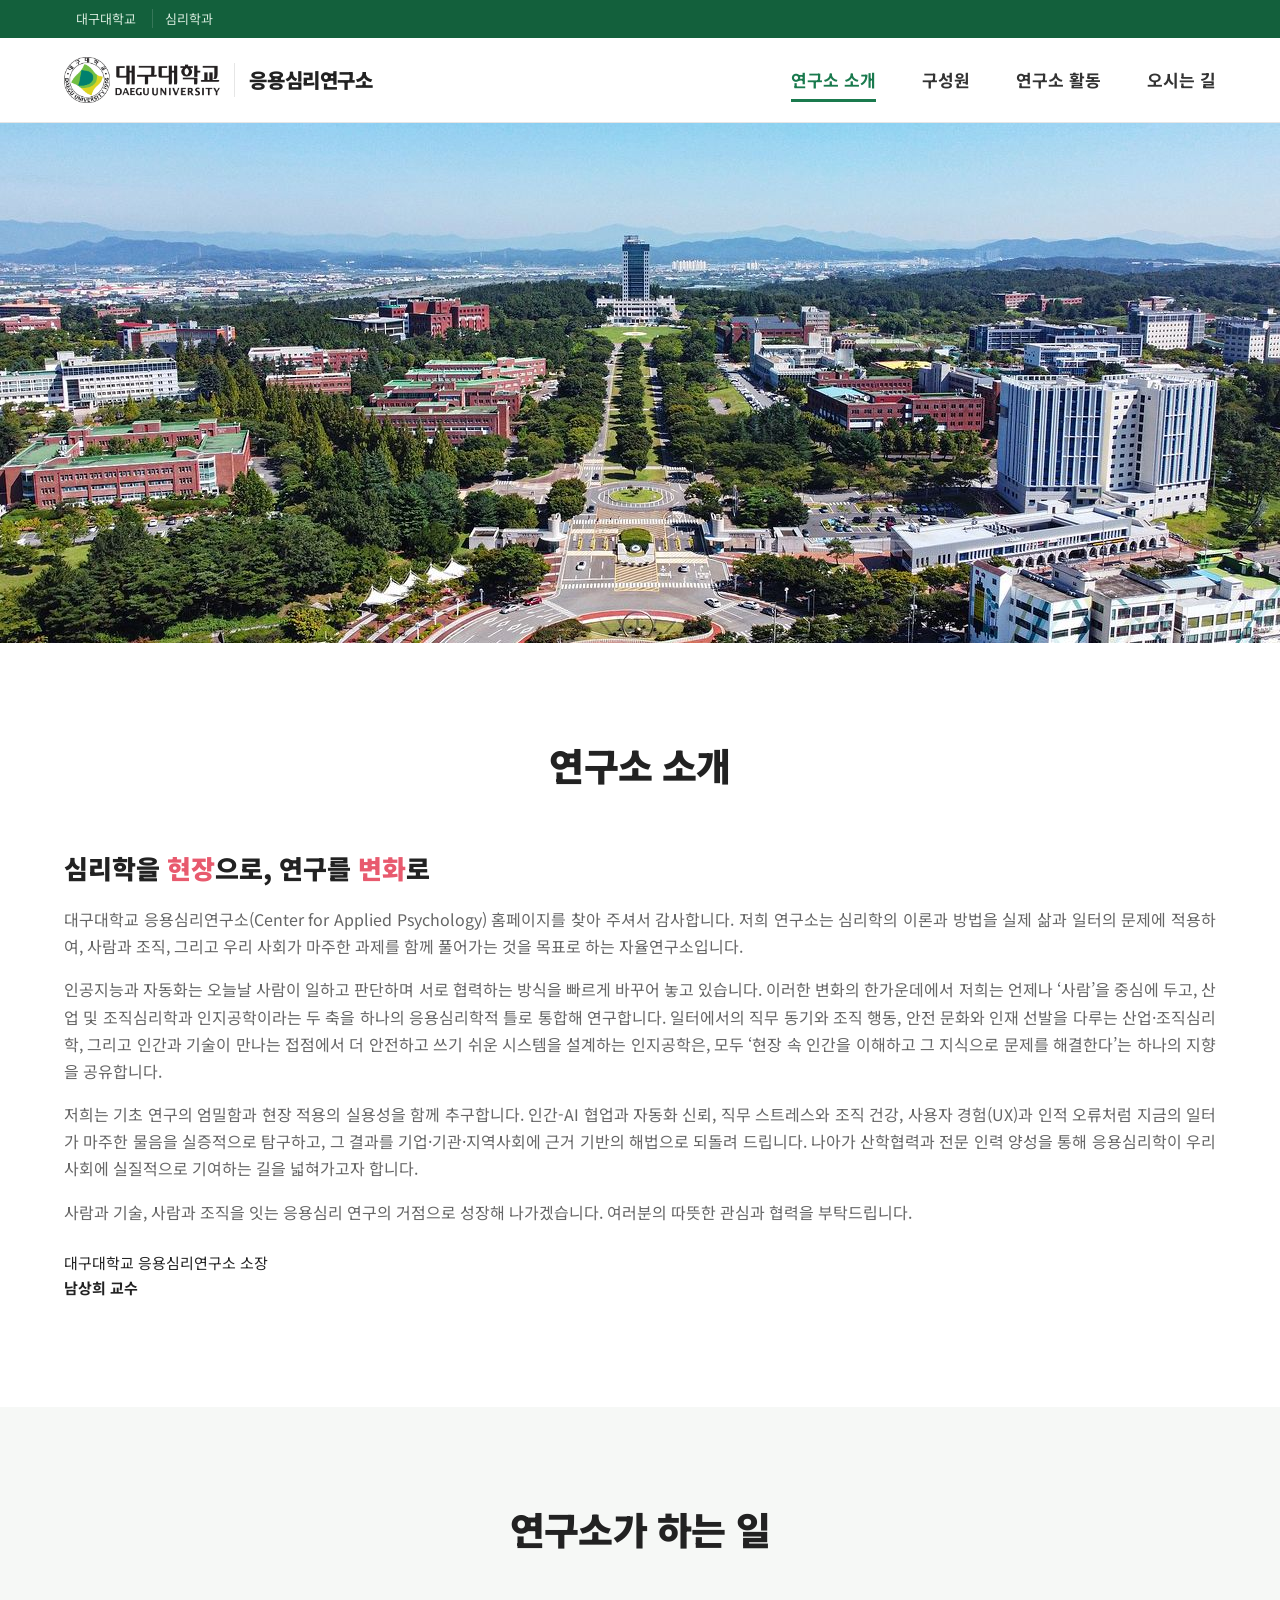
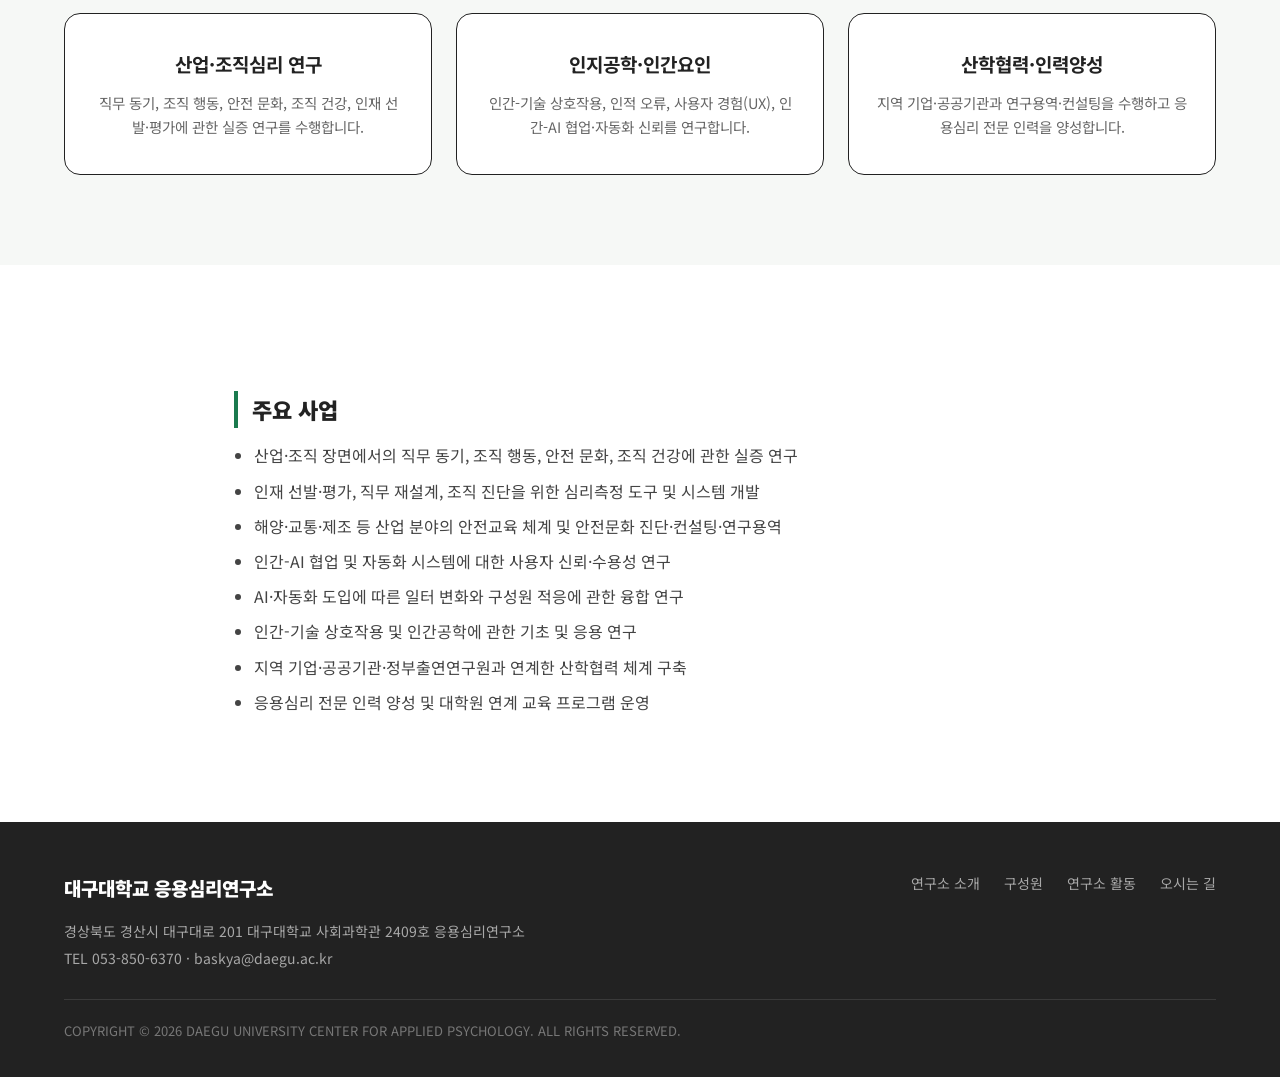
==== commit a875c6d5: "Update index.html" ====
--- a/index.html
+++ b/index.html
@@ -25,7 +25,7 @@
     </div>
     <div class="intro-grid" style="grid-template-columns:1fr">
       <div class="intro-text">
-        <h3>심리학을 <span class="c">현장</span>으로, 연구를 <span class="c">해결</span>로</h3>
+        <h3>심리학을 <span class="c">현장</span>으로, 연구를 <span class="c">변화</span>로</h3>
         <p>대구대학교 응용심리연구소(Center for Applied Psychology) 홈페이지를 찾아 주셔서
            감사합니다. 저희 연구소는 심리학의 이론과 방법을 실제 삶과 일터의 문제에 적용하여,
            사람과 조직, 그리고 우리 사회가 마주한 과제를 함께 풀어가는 것을 목표로 하는
--- a/style.css
+++ b/style.css
@@ -69,7 +69,7 @@
 /* ===== 내부 페이지 서브 배너 ===== */
 .subhero{background:linear-gradient(120deg,var(--green) 0%,#2A8C5E 100%);color:#fff;position:relative;overflow:hidden}
 .subhero .arc{position:absolute;right:-160px;top:-120px;width:420px;height:420px;border:4px solid rgba(255,255,255,.18);border-radius:50%}
-.subhero .wrap{position:relative;z-index:2;padding:70px 24px 60px}
+.subhero .wrap{position:relative;z-index:2;padding:46px 24px 40px}
 .subhero h1{font-size:clamp(30px,4vw,46px);font-weight:900;letter-spacing:-.02em}
 .subhero .crumb{margin-top:12px;font-size:14px;color:#D7EADD}
 .subhero .crumb a:hover{color:#fff;text-decoration:underline}
